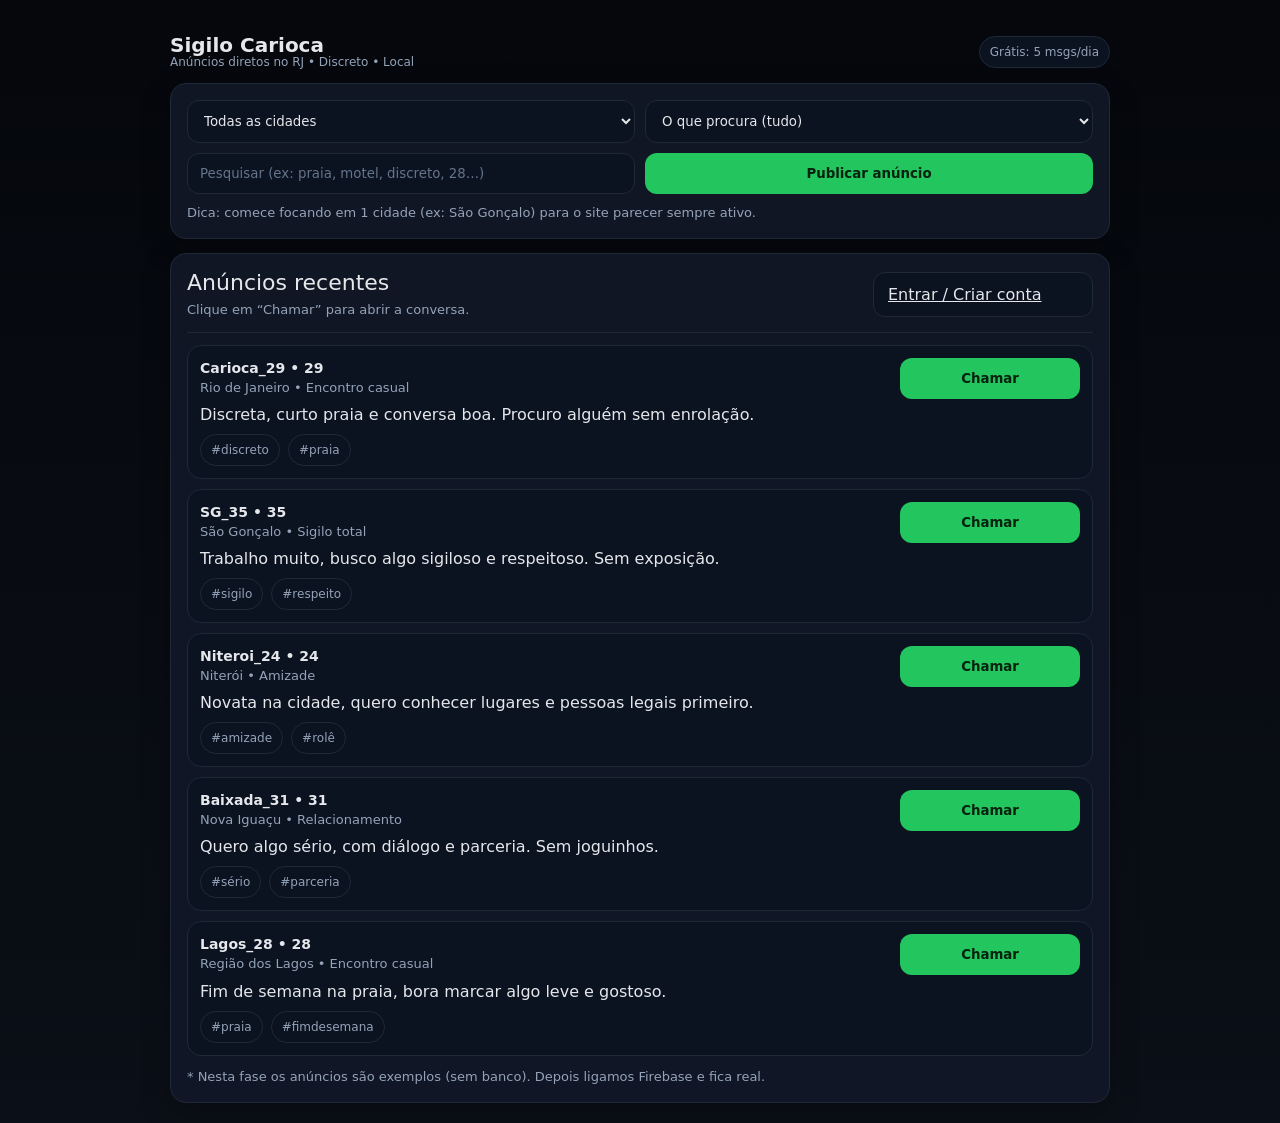
==== index.html @ e8ce3e86 "Update and rename home.html to index.html" ====
<!doctype html>
<html lang="pt-br">
<head>
  <meta charset="utf-8"/>
  <meta name="viewport" content="width=device-width, initial-scale=1"/>
  <title>Sigilo Carioca • Anúncios</title>
  <link rel="stylesheet" href="styles.css"/>
</head>
<body>
  <div class="container">
    <div class="nav">
      <div class="brand">
        <b>Sigilo Carioca</b>
        <span>Anúncios diretos no RJ • Discreto • Local</span>
      </div>
      <span class="badge">Grátis: 5 msgs/dia</span>
    </div>

    <div class="card">
      <div class="row">
        <select id="filterCity" class="input">
          <option value="">Todas as cidades</option>
          <option>Rio de Janeiro</option>
          <option>São Gonçalo</option>
          <option>Niterói</option>
          <option>Duque de Caxias</option>
          <option>Nova Iguaçu</option>
          <option>São João de Meriti</option>
          <option>Itaboraí</option>
          <option>Nilópolis</option>
          <option>Magé</option>
          <option>Região dos Lagos</option>
        </select>

        <select id="filterGoal" class="input">
          <option value="">O que procura (tudo)</option>
          <option>Encontro casual</option>
          <option>Amizade</option>
          <option>Relacionamento</option>
          <option>Sigilo total</option>
        </select>
      </div>

      <div class="row" style="margin-top:10px">
        <input id="search" class="input" placeholder="Pesquisar (ex: praia, motel, discreto, 28…)"/>
        <button class="btn primary" id="btnPost">Publicar anúncio</button>
      </div>

      <p class="p" style="margin-top:10px">
        Dica: comece focando em 1 cidade (ex: São Gonçalo) para o site parecer sempre ativo.
      </p>
    </div>

    <div class="card" style="margin-top:14px">
      <div class="row" style="align-items:center">
        <div>
          <p class="h1">Anúncios recentes</p>
          <p class="p">Clique em “Chamar” para abrir a conversa.</p>
        </div>
        <div style="display:flex;gap:10px;justify-content:flex-end">
          <a class="btn" href="login.html" style="max-width:220px">Entrar / Criar conta</a>
        </div>
      </div>

      <hr/>

      <div id="list" style="display:flex;flex-direction:column;gap:10px"></div>

      <p class="p" style="margin-top:12px">
        * Nesta fase os anúncios são exemplos (sem banco). Depois ligamos Firebase e fica real.
      </p>
    </div>
  </div>

  <script>
    // ======== EXEMPLOS (depois vira banco de dados) ========
    const ads = [
      { nick:"Carioca_29", age:29, city:"Rio de Janeiro", goal:"Encontro casual", text:"Discreta, curto praia e conversa boa. Procuro alguém sem enrolação.", tags:["discreto","praia"] },
      { nick:"SG_35", age:35, city:"São Gonçalo", goal:"Sigilo total", text:"Trabalho muito, busco algo sigiloso e respeitoso. Sem exposição.", tags:["sigilo","respeito"] },
      { nick:"Niteroi_24", age:24, city:"Niterói", goal:"Amizade", text:"Novata na cidade, quero conhecer lugares e pessoas legais primeiro.", tags:["amizade","rolê"] },
      { nick:"Baixada_31", age:31, city:"Nova Iguaçu", goal:"Relacionamento", text:"Quero algo sério, com diálogo e parceria. Sem joguinhos.", tags:["sério","parceria"] },
      { nick:"Lagos_28", age:28, city:"Região dos Lagos", goal:"Encontro casual", text:"Fim de semana na praia, bora marcar algo leve e gostoso.", tags:["praia","fimdesemana"] },
    ];

    const list = document.getElementById("list");
    const filterCity = document.getElementById("filterCity");
    const filterGoal = document.getElementById("filterGoal");
    const search = document.getElementById("search");
    const btnPost = document.getElementById("btnPost");

    function render(){
      const c = filterCity.value;
      const g = filterGoal.value;
      const s = (search.value || "").toLowerCase().trim();

      list.innerHTML = "";

      const filtered = ads.filter(a=>{
        if(c && a.city !== c) return false;
        if(g && a.goal !== g) return false;
        if(s){
          const hay = `${a.nick} ${a.age} ${a.city} ${a.goal} ${a.text} ${(a.tags||[]).join(" ")}`.toLowerCase();
          if(!hay.includes(s)) return false;
        }
        return true;
      });

      if(!filtered.length){
        list.innerHTML = `<p class="p">Nenhum anúncio com esses filtros. Tente outra cidade ou limpe a pesquisa.</p>`;
        return;
      }

      filtered.forEach(a=>{
        const el = document.createElement("div");
        el.style.border = "1px solid var(--stroke)";
        el.style.background = "#0b1220";
        el.style.borderRadius = "14px";
        el.style.padding = "12px";
        el.innerHTML = `
          <div style="display:flex;justify-content:space-between;gap:12px;align-items:flex-start;flex-wrap:wrap">
            <div>
              <b style="font-size:14px">${a.nick} • ${a.age}</b>
              <div class="p" style="margin-top:2px">${a.city} • ${a.goal}</div>
              <div style="margin-top:8px">${a.text}</div>
              <div style="margin-top:10px;display:flex;gap:8px;flex-wrap:wrap">
                ${(a.tags||[]).map(t=>`<span class="badge">#${t}</span>`).join("")}
              </div>
            </div>
            <button class="btn primary" style="max-width:180px" data-nick="${a.nick}">Chamar</button>
          </div>
        `;
        el.querySelector("button").addEventListener("click", ()=>{
          // abre chat (ainda visual)
          location.href = `chat.html?nick=${encodeURIComponent(a.nick)}`;
        });
        list.appendChild(el);
      });
    }

    filterCity.addEventListener("change", render);
    filterGoal.addEventListener("change", render);
    search.addEventListener("input", render);

    btnPost.addEventListener("click", ()=>{
      alert("Publicar anúncio entra na próxima etapa (com login + banco).");
    });

    render();
  </script>
</body>

</html>
---- styles.css ----
:root{
  --bg:#0b0f17;
  --card:#111827;
  --muted:#94a3b8;
  --text:#e5e7eb;
  --accent:#22c55e;
  --stroke:#1f2937;
  --radius:16px;
}
*{box-sizing:border-box;font-family:system-ui,-apple-system,Segoe UI,Roboto,Arial}
body{margin:0;min-height:100vh;background:linear-gradient(180deg,#05070c,var(--bg));color:var(--text)}
.container{max-width:980px;margin:0 auto;padding:20px}
.nav{display:flex;align-items:center;justify-content:space-between;gap:12px;padding:14px 0}
.brand{display:flex;flex-direction:column;line-height:1.1}
.brand b{font-size:20px}
.brand span{font-size:12px;color:var(--muted)}
.badge{display:inline-flex;align-items:center;gap:8px;padding:8px 10px;border-radius:999px;border:1px solid var(--stroke);background:#0b1220;color:var(--muted);font-size:12px}
.card{background:rgba(17,24,39,.9);border:1px solid var(--stroke);border-radius:var(--radius);padding:16px;box-shadow:0 10px 30px rgba(0,0,0,.25)}
.h1{font-size:22px;margin:0 0 6px}
.p{margin:0;color:var(--muted);font-size:13px;line-height:1.4}
hr{border:none;border-top:1px solid var(--stroke);margin:12px 0}
.row{display:grid;grid-template-columns:1fr;gap:10px}
@media(min-width:520px){.row{grid-template-columns:1fr 1fr}}
.input{width:100%;padding:12px 12px;border-radius:12px;border:1px solid var(--stroke);background:#0b1220;color:var(--text);outline:none}
.input::placeholder{color:#64748b}
.btn{width:100%;padding:12px 14px;border-radius:12px;border:1px solid var(--stroke);background:#0b1220;color:var(--text);cursor:pointer}
.btn.primary{background:var(--accent);border-color:transparent;color:#07210f;font-weight:700}.gallery{display:grid;grid-template-columns:repeat(5,1fr);gap:10px}
@media(max-width:860px){.gallery{grid-template-columns:repeat(3,1fr)}}
.photo{
  position:relative;
  border:1px solid var(--stroke);
  border-radius:14px;
  overflow:hidden;
  background:#0b1220;
  height:120px;
  display:flex;
  align-items:center;
  justify-content:center;
}
.photo img{width:100%;height:100%;object-fit:cover;display:block}
.locked img{filter:blur(14px) brightness(.7)}
.lockTag{
  position:absolute;inset:auto 10px 10px 10px;
  display:flex;align-items:center;justify-content:space-between;gap:8px;
  padding:8px 10px;border-radius:999px;border:1px solid var(--stroke);
  background:rgba(11,18,32,.9);color:var(--text);font-size:12px;
}
.lockTag b{color:#fde68a}
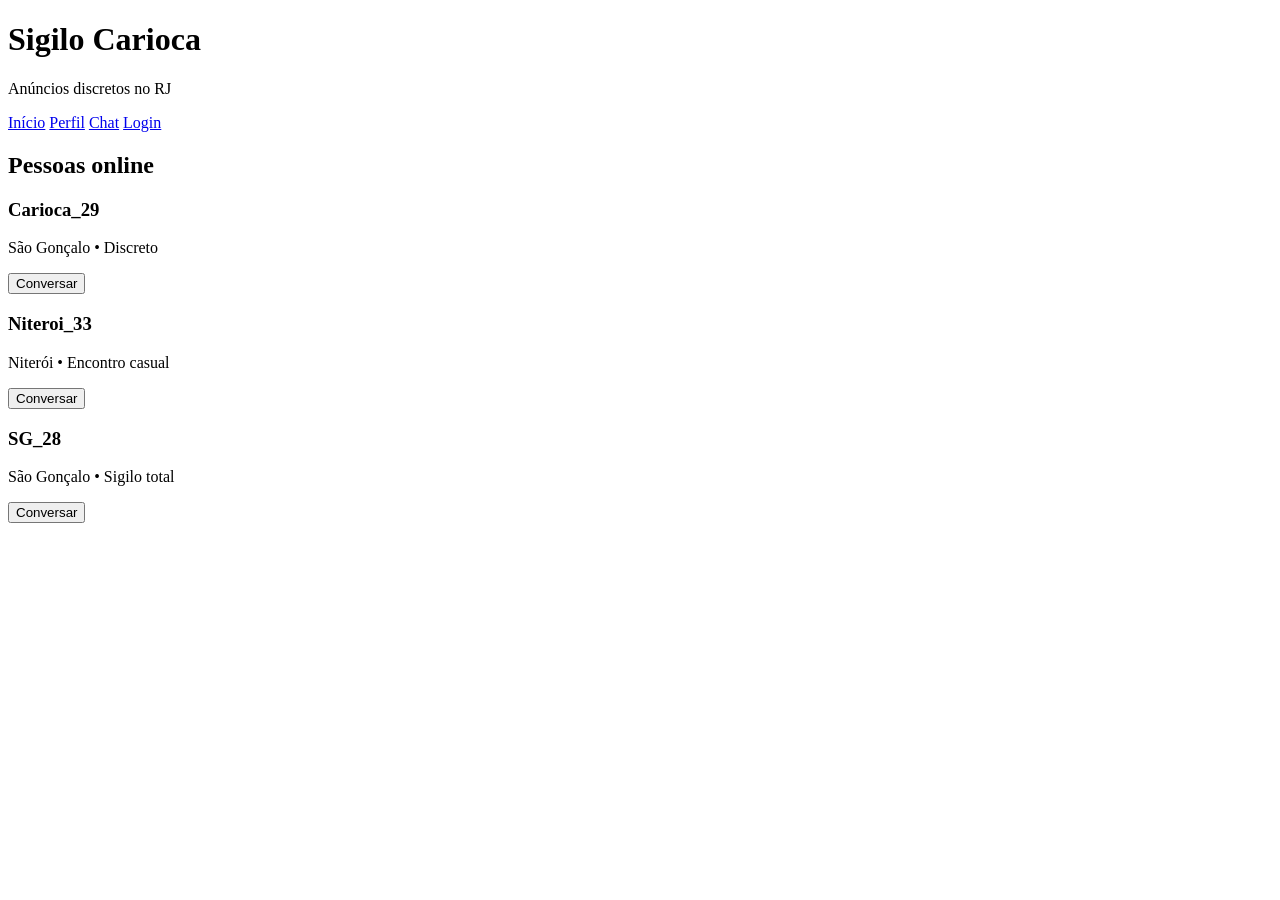
==== commit 74d78bed: "Update index.html" ====
--- a/index.html
+++ b/index.html
@@ -1,152 +1,52 @@
-<!doctype html>
+<!DOCTYPE html>
 <html lang="pt-br">
+
 <head>
-  <meta charset="utf-8"/>
-  <meta name="viewport" content="width=device-width, initial-scale=1"/>
-  <title>Sigilo Carioca • Anúncios</title>
-  <link rel="stylesheet" href="styles.css"/>
+<meta charset="UTF-8">
+<meta name="viewport" content="width=device-width, initial-scale=1">
+<title>Sigilo Carioca • Anúncios</title>
+<link rel="stylesheet" href="estilos.css">
 </head>
+
 <body>
-  <div class="container">
-    <div class="nav">
-      <div class="brand">
-        <b>Sigilo Carioca</b>
-        <span>Anúncios diretos no RJ • Discreto • Local</span>
-      </div>
-      <span class="badge">Grátis: 5 msgs/dia</span>
-    </div>
 
-    <div class="card">
-      <div class="row">
-        <select id="filterCity" class="input">
-          <option value="">Todas as cidades</option>
-          <option>Rio de Janeiro</option>
-          <option>São Gonçalo</option>
-          <option>Niterói</option>
-          <option>Duque de Caxias</option>
-          <option>Nova Iguaçu</option>
-          <option>São João de Meriti</option>
-          <option>Itaboraí</option>
-          <option>Nilópolis</option>
-          <option>Magé</option>
-          <option>Região dos Lagos</option>
-        </select>
+<header>
+<h1>Sigilo Carioca</h1>
+<p>Anúncios discretos no RJ</p>
+</header>
 
-        <select id="filterGoal" class="input">
-          <option value="">O que procura (tudo)</option>
-          <option>Encontro casual</option>
-          <option>Amizade</option>
-          <option>Relacionamento</option>
-          <option>Sigilo total</option>
-        </select>
-      </div>
+<nav>
+<a href="index.html">Início</a>
+<a href="perfil.html">Perfil</a>
+<a href="bate-papo.html">Chat</a>
+<a href="login.html">Login</a>
+</nav>
 
-      <div class="row" style="margin-top:10px">
-        <input id="search" class="input" placeholder="Pesquisar (ex: praia, motel, discreto, 28…)"/>
-        <button class="btn primary" id="btnPost">Publicar anúncio</button>
-      </div>
+<section class="container">
 
-      <p class="p" style="margin-top:10px">
-        Dica: comece focando em 1 cidade (ex: São Gonçalo) para o site parecer sempre ativo.
-      </p>
-    </div>
+<h2>Pessoas online</h2>
 
-    <div class="card" style="margin-top:14px">
-      <div class="row" style="align-items:center">
-        <div>
-          <p class="h1">Anúncios recentes</p>
-          <p class="p">Clique em “Chamar” para abrir a conversa.</p>
-        </div>
-        <div style="display:flex;gap:10px;justify-content:flex-end">
-          <a class="btn" href="login.html" style="max-width:220px">Entrar / Criar conta</a>
-        </div>
-      </div>
+<div class="card">
+<h3>Carioca_29</h3>
+<p>São Gonçalo • Discreto</p>
+<button onclick="abrirChat()">Conversar</button>
+</div>
 
-      <hr/>
+<div class="card">
+<h3>Niteroi_33</h3>
+<p>Niterói • Encontro casual</p>
+<button onclick="abrirChat()">Conversar</button>
+</div>
 
-      <div id="list" style="display:flex;flex-direction:column;gap:10px"></div>
+<div class="card">
+<h3>SG_28</h3>
+<p>São Gonçalo • Sigilo total</p>
+<button onclick="abrirChat()">Conversar</button>
+</div>
 
-      <p class="p" style="margin-top:12px">
-        * Nesta fase os anúncios são exemplos (sem banco). Depois ligamos Firebase e fica real.
-      </p>
-    </div>
-  </div>
+</section>
 
-  <script>
-    // ======== EXEMPLOS (depois vira banco de dados) ========
-    const ads = [
-      { nick:"Carioca_29", age:29, city:"Rio de Janeiro", goal:"Encontro casual", text:"Discreta, curto praia e conversa boa. Procuro alguém sem enrolação.", tags:["discreto","praia"] },
-      { nick:"SG_35", age:35, city:"São Gonçalo", goal:"Sigilo total", text:"Trabalho muito, busco algo sigiloso e respeitoso. Sem exposição.", tags:["sigilo","respeito"] },
-      { nick:"Niteroi_24", age:24, city:"Niterói", goal:"Amizade", text:"Novata na cidade, quero conhecer lugares e pessoas legais primeiro.", tags:["amizade","rolê"] },
-      { nick:"Baixada_31", age:31, city:"Nova Iguaçu", goal:"Relacionamento", text:"Quero algo sério, com diálogo e parceria. Sem joguinhos.", tags:["sério","parceria"] },
-      { nick:"Lagos_28", age:28, city:"Região dos Lagos", goal:"Encontro casual", text:"Fim de semana na praia, bora marcar algo leve e gostoso.", tags:["praia","fimdesemana"] },
-    ];
+<script src="app.js"></script>
 
-    const list = document.getElementById("list");
-    const filterCity = document.getElementById("filterCity");
-    const filterGoal = document.getElementById("filterGoal");
-    const search = document.getElementById("search");
-    const btnPost = document.getElementById("btnPost");
-
-    function render(){
-      const c = filterCity.value;
-      const g = filterGoal.value;
-      const s = (search.value || "").toLowerCase().trim();
-
-      list.innerHTML = "";
-
-      const filtered = ads.filter(a=>{
-        if(c && a.city !== c) return false;
-        if(g && a.goal !== g) return false;
-        if(s){
-          const hay = `${a.nick} ${a.age} ${a.city} ${a.goal} ${a.text} ${(a.tags||[]).join(" ")}`.toLowerCase();
-          if(!hay.includes(s)) return false;
-        }
-        return true;
-      });
-
-      if(!filtered.length){
-        list.innerHTML = `<p class="p">Nenhum anúncio com esses filtros. Tente outra cidade ou limpe a pesquisa.</p>`;
-        return;
-      }
-
-      filtered.forEach(a=>{
-        const el = document.createElement("div");
-        el.style.border = "1px solid var(--stroke)";
-        el.style.background = "#0b1220";
-        el.style.borderRadius = "14px";
-        el.style.padding = "12px";
-        el.innerHTML = `
-          <div style="display:flex;justify-content:space-between;gap:12px;align-items:flex-start;flex-wrap:wrap">
-            <div>
-              <b style="font-size:14px">${a.nick} • ${a.age}</b>
-              <div class="p" style="margin-top:2px">${a.city} • ${a.goal}</div>
-              <div style="margin-top:8px">${a.text}</div>
-              <div style="margin-top:10px;display:flex;gap:8px;flex-wrap:wrap">
-                ${(a.tags||[]).map(t=>`<span class="badge">#${t}</span>`).join("")}
-              </div>
-            </div>
-            <button class="btn primary" style="max-width:180px" data-nick="${a.nick}">Chamar</button>
-          </div>
-        `;
-        el.querySelector("button").addEventListener("click", ()=>{
-          // abre chat (ainda visual)
-          location.href = `chat.html?nick=${encodeURIComponent(a.nick)}`;
-        });
-        list.appendChild(el);
-      });
-    }
-
-    filterCity.addEventListener("change", render);
-    filterGoal.addEventListener("change", render);
-    search.addEventListener("input", render);
-
-    btnPost.addEventListener("click", ()=>{
-      alert("Publicar anúncio entra na próxima etapa (com login + banco).");
-    });
-
-    render();
-  </script>
 </body>
-
 </html>
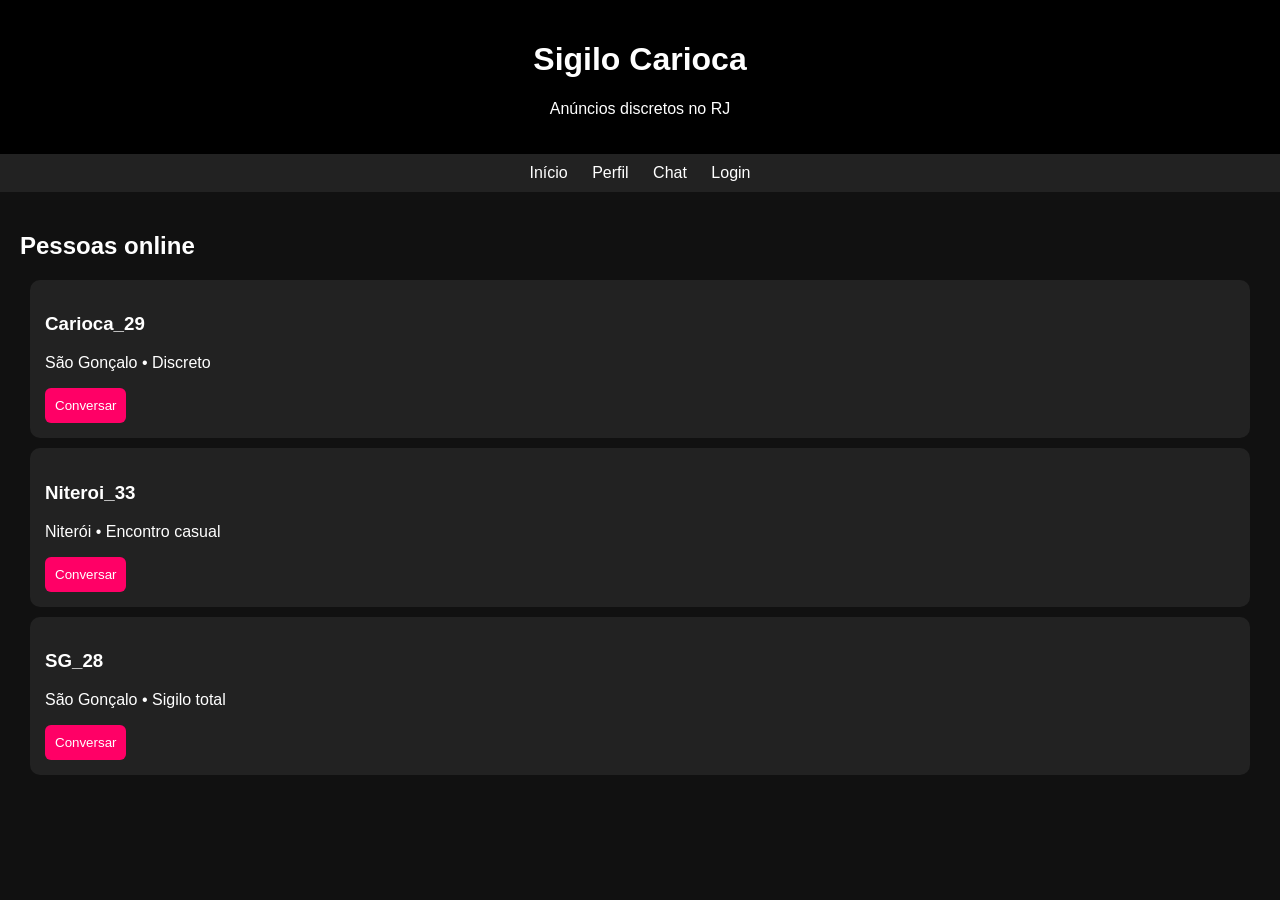
==== commit ae430e2b: "Update index.html" ====
--- a/index.html
+++ b/index.html
@@ -5,7 +5,7 @@
 <meta charset="UTF-8">
 <meta name="viewport" content="width=device-width, initial-scale=1">
 <title>Sigilo Carioca • Anúncios</title>
-<link rel="stylesheet" href="estilos.css">
+<link rel="stylesheet" href="styles.css">
 </head>
 
 <body>
@@ -50,3 +50,4 @@
 
 </body>
 </html>
+
--- a/styles.css
+++ b/styles.css
@@ -0,0 +1,59 @@
+body{
+font-family:Arial;
+background:#111;
+color:white;
+margin:0;
+}
+
+header{
+background:#000;
+padding:20px;
+text-align:center;
+}
+
+nav{
+background:#222;
+padding:10px;
+text-align:center;
+}
+
+nav a{
+color:white;
+margin:10px;
+text-decoration:none;
+}
+
+.container{
+padding:20px;
+}
+
+.card{
+background:#222;
+padding:15px;
+margin:10px;
+border-radius:10px;
+}
+
+button{
+background:#ff0066;
+color:white;
+border:none;
+padding:10px;
+border-radius:6px;
+cursor:pointer;
+}
+
+.album{
+display:grid;
+grid-template-columns:repeat(3,1fr);
+gap:10px;
+}
+
+.foto-privada{
+background:#333;
+height:200px;
+display:flex;
+align-items:center;
+justify-content:center;
+font-size:40px;
+}
